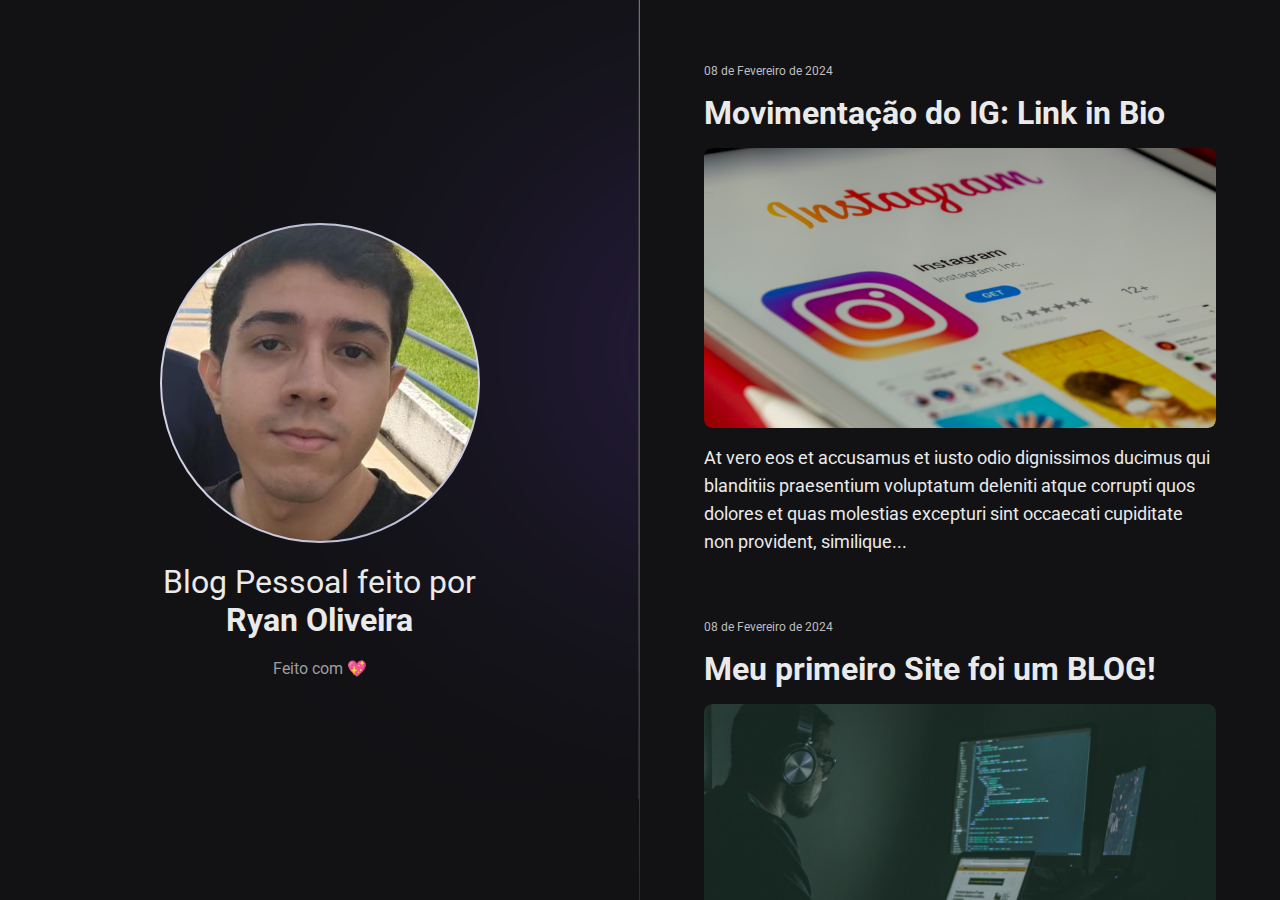
==== index.html @ 39067544 "commit inicial" ====
<!DOCTYPE html>
<html lang="pt-BR">

<head>
    <meta charset="UTF-8">
    <meta http-equiv="X-UA-Compatible" content="IE=edge">
    <meta name="viewport" content="width=device-width, initial-scale=1.0">
    <link rel="preconnect" href="https://fonts.googleapis.com">
    <link rel="preconnect" href="https://fonts.gstatic.com" crossorigin>
    <link href="https://fonts.googleapis.com/css2?family=Roboto:wght@400;700&display=swap" rel="stylesheet">
    <link rel="shortcut icon" href="./assets/icone/estrela.png" type="image/x-icon">
    <link rel="stylesheet" href="./styles/reset.css">
    <link rel="stylesheet" href="./styles/style.css">
    <title>Meu Blog</title>
</head>

<body>
    <aside>
        <img src="./assets/img/ryanOliveira.jpg" alt="Programador Ryan Oliveira">
        <p>Blog Pessoal feito por <br><strong>Ryan Oliveira</strong></p>
        <span>Feito com 💖</span>
    </aside>
    <nav>
        <a href="http://127.0.0.1:5500/index1.html" target="_blank" class="links">
            <small>08 de Fevereiro de 2024</small>
            <h1>Movimentação do IG: Link in Bio</h1>

            <div>
                <img src="./assets/img/noticia1.jpg" alt="Meu primeiro Site foi um BLOG!">
            </div>

            <p>At vero eos et accusamus et iusto odio dignissimos ducimus qui blanditiis praesentium voluptatum deleniti
                atque corrupti quos dolores et quas molestias excepturi sint occaecati cupiditate non provident,
                similique...</p>
        </a>
        <a href="https://www.youtube.com/" target="_blank" class="links">
            <small>08 de Fevereiro de 2024</small>
            <h1>Meu primeiro Site foi um BLOG!</h1>

            <div>
                <img src="./assets/img/img1.jpg" alt="Meu primeiro Site foi um BLOG!">
            </div>

            <p>At vero eos et accusamus et iusto odio dignissimos ducimus qui blanditiis praesentium voluptatum deleniti
                atque corrupti quos dolores et quas molestias excepturi sint occaecati cupiditate non provident,
                similique...</p>
        </a>
        <a href="https://www.youtube.com/" target="_blank" class="links">
            <small>08 de Fevereiro de 2024</small>
            <h1>Meu primeiro Site foi um BLOG!</h1>

            <div>
                <img src="./assets/img/img1.jpg" alt="Meu primeiro Site foi um BLOG!">
            </div>
            
            <p>At vero eos et accusamus et iusto odio dignissimos ducimus qui blanditiis praesentium voluptatum deleniti
                atque corrupti quos dolores et quas molestias excepturi sint occaecati cupiditate non provident,
                similique...</p>
        </a>
    </nav>
</body>

</html>
---- styles/style.css ----
:root {
    font-size: 16px;
}

::-webkit-scrollbar {
    width: 0.5rem;
}

::-webkit-scrollbar-track {
    background-color: #2c2c31;
}

::-webkit-scrollbar-thumb {
    background-color: #9e9ea0;
}

@keyframes entrada {
    from {opacity: 0;
    transform: translateY(-200px);
}
    to {opacity: 100%;
        transform: translateY(0);
    }
}

body {
    background-color: #121215;
    color: #eaeaea;
    font-family: 'Roboto', sans-serif;
    display: grid;
    grid-template-areas: "profile" "timeline";
    grid-template-columns: 1fr 1fr;
    grid-template-rows: 100vh;
}

nav {
    padding: 4rem;
    display: flex;
    flex-direction: column;
    gap: 4rem;
    overflow-y: scroll;

    animation: entrada 0.7s ease-in-out;
}

.links {
    display: flex;
    flex-direction: column;
    gap: 1rem;
    text-decoration: none;
}

.links small {
    font-size: 0.75rem;
    color: #bebebf;
}

.links h1 {
    color: #eaeaea;
    font-size: 2rem;
}

.links p {
    color: #eaeaea;
    font-size: 1.125rem;
    line-height: 1.75rem;
}


.links img {
    width: 100%;
    height: 17.5rem;
    object-fit: cover;
    border-radius: 8px;
}

.links:hover img{
    transform: scale(1.1);
    transition: tranform 0.3s ea;
}

.links div {
    width: 100%;
    height: 280px;
    overflow: hidden;
    border-radius: 8px;
}

aside * {
    animation: entrada 0.7s ease-in-out;
}

aside {
    grid-area: profile;

    display: flex;
    flex-direction: column;
    justify-content: center;
    align-items: center;
    gap: 1.25rem;

    border-right: 1px solid;
    border-image: linear-gradient(#727275, #2c2c31) 1;

    background-image: url(../assets/img/bg.svg);
    background-repeat: no-repeat;
    background-position: top right;
    background-size: 100%;
}

aside img {
    width: 20rem;
    height:20rem;
    border-radius: 50%;
    border: 2px solid transparent;
    background: linear-gradient(#d7d7df, #babad8, #dadae9) padding-box, linear-gradient(250deg, #d7d7df, #babad8, #dadae9) border-box;
}

aside p {
    font-size: 2rem;
    text-align: center;
}

aside span {
    font-size: 1rem;
    color: #9e9ea0;
}

@media (max-width: 768px) {
    :root {
        font-size: 12px;
    }

    body {
        grid-template-columns: 1fr;
        grid-template-rows: 0.2fr 0.8fr;
        grid-template-areas: "profile" "timeline";
    }

    aside {
        border-right: none;
        padding: 32px 12px;
    }

    nav {
        overflow-y: visible;
        padding: 22px;
    }
}
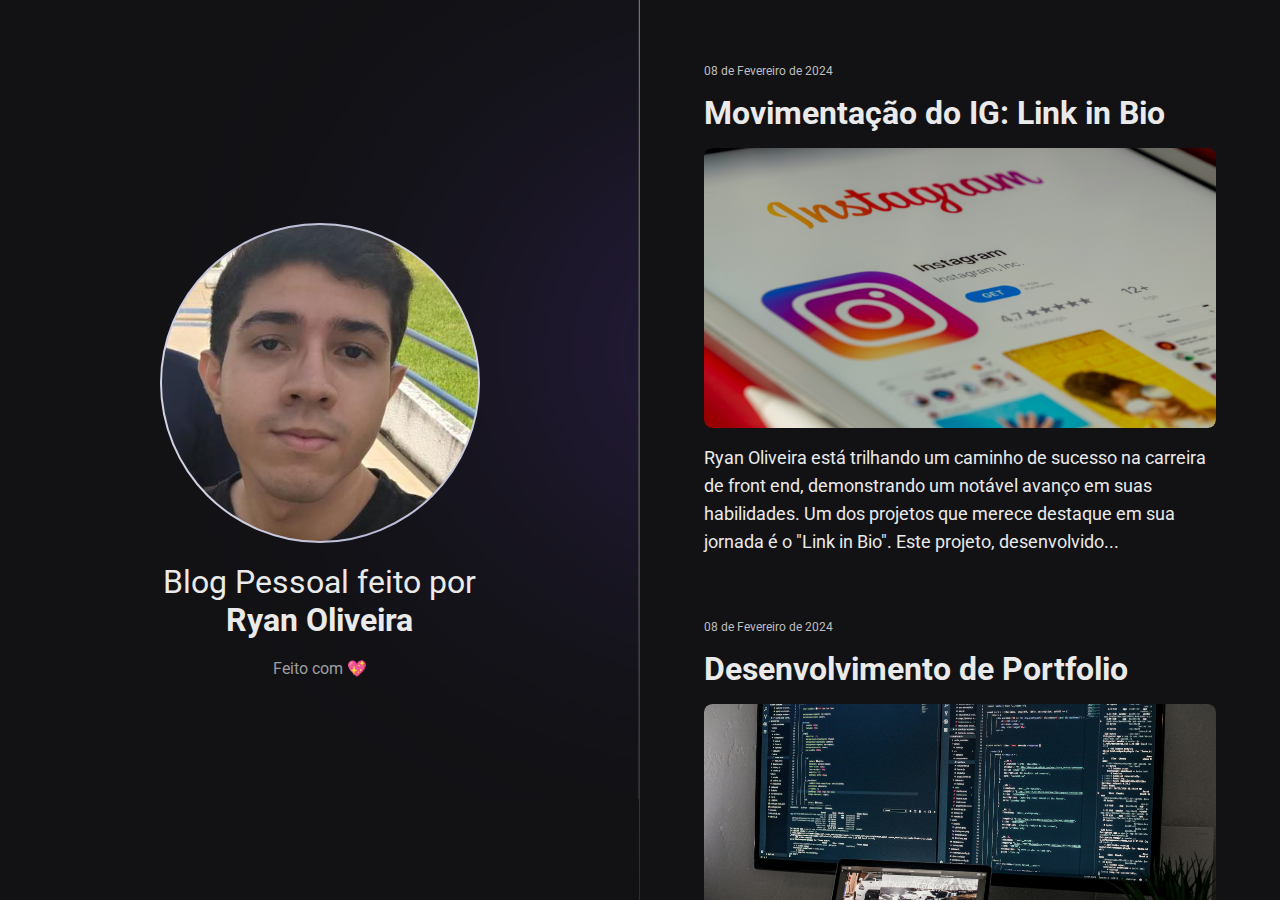
==== commit 361b65d1: "atualização" ====
--- a/index.html
+++ b/index.html
@@ -21,7 +21,7 @@
         <span>Feito com 💖</span>
     </aside>
     <nav>
-        <a href="http://127.0.0.1:5500/index1.html" target="_blank" class="links">
+        <a href="./index1.html" target="_blank" class="links">
             <small>08 de Fevereiro de 2024</small>
             <h1>Movimentação do IG: Link in Bio</h1>
 
@@ -29,21 +29,19 @@
                 <img src="./assets/img/noticia1.jpg" alt="Meu primeiro Site foi um BLOG!">
             </div>
 
-            <p>At vero eos et accusamus et iusto odio dignissimos ducimus qui blanditiis praesentium voluptatum deleniti
-                atque corrupti quos dolores et quas molestias excepturi sint occaecati cupiditate non provident,
-                similique...</p>
+            <p>Ryan Oliveira está trilhando um caminho de sucesso na carreira de front end, demonstrando um notável avanço em suas habilidades. 
+                Um dos projetos que merece destaque em sua jornada é o "Link in Bio". Este projeto, desenvolvido...</p>
         </a>
-        <a href="https://www.youtube.com/" target="_blank" class="links">
+        <a href="./portfolio.html" target="_blank" class="links">
             <small>08 de Fevereiro de 2024</small>
-            <h1>Meu primeiro Site foi um BLOG!</h1>
+            <h1>Desenvolvimento de Portfolio</h1>
 
             <div>
-                <img src="./assets/img/img1.jpg" alt="Meu primeiro Site foi um BLOG!">
+                <img src="./assets/img/noticia2.jpg" alt="Meu primeiro Site foi um BLOG!">
             </div>
 
-            <p>At vero eos et accusamus et iusto odio dignissimos ducimus qui blanditiis praesentium voluptatum deleniti
-                atque corrupti quos dolores et quas molestias excepturi sint occaecati cupiditate non provident,
-                similique...</p>
+            <p>O Portfólio Digital Interativo oferece uma experiência imersiva, onde os visitantes podem explorar os projetos do desenvolvedor de forma dinâmica e envolvente.
+                 Ao contrário dos portfólios estáticos tradicionais, este novo conceito utiliza tecnologias de ponta...</p>
         </a>
         <a href="https://www.youtube.com/" target="_blank" class="links">
             <small>08 de Fevereiro de 2024</small>
--- a/styles/style.css
+++ b/styles/style.css
@@ -74,9 +74,9 @@
     border-radius: 8px;
 }
 
-.links:hover img{
+.links div img:hover{
     transform: scale(1.1);
-    transition: tranform 0.3s ea;
+    transition: transform 0.5s ease-in-out;
 }
 
 .links div {
